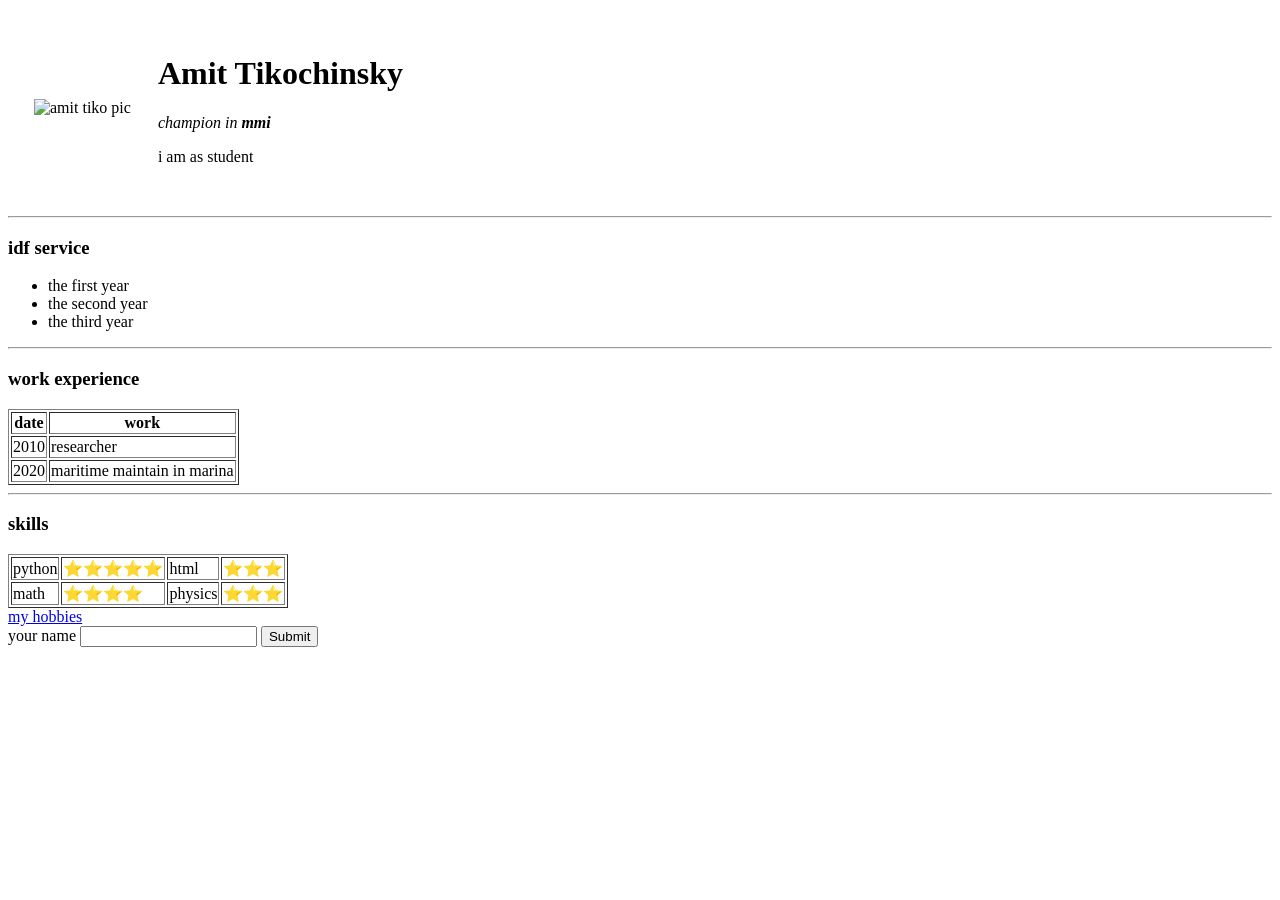
==== index.html @ 6fde9712 "Add files via upload" ====
<!DOCTYPE html>
<html lang="en" dir="ltr">
  <head>
    <meta charset="utf-8">
    <title> Amit's Personal Site</title>
  </head>
  <body>
    <table cellspacing='25'>
      <tr>
        <td><img width="300" height="300" src="https://scontent.fhfa1-1.fna.fbcdn.net/v/t1.6435-9/127068194_3579064948781538_2612032084387059262_n.jpg?_nc_cat=105&ccb=1-7&_nc_sid=09cbfe&_nc_ohc=TN3NdZavwaQAX_vQsJt&_nc_ht=scontent.fhfa1-1.fna&oh=00_AT-d2LLMNqDR2AdPEJl3NvaaXIAv_qACw9C3x6YNr2Flqg&oe=631DB27B" alt="amit tiko pic "></td>
        <td><h1>Amit Tikochinsky</h1>
        <p><em>champion in <strong>mmi</strong></em></p>
        <p>i am as student</p></td>

      </tr>
    </table>


    <hr>
    <h3>idf service</h3>
    <ul>
      <li>the first year</li>
      <li>the second year</li>
      <li>the third year</li>
    </ul>
    <hr>
    <h3>work experience</h3>
    <table border="1">
      <thead>
        <tr>
          <th>date</th>
          <th>work</th>
        </tr>
      </thead>
      <tbody>
      <tr>
        <td>2010</td>
        <td>researcher</td>
      </tr>
      <tr>
        <td>2020</td>
        <td>maritime maintain in marina</td>
      </tr>
      </tbody>
      <tfoot>

      </tfoot>
    </table>
    <hr>
    <h3>skills</h3>
    <table border="1">
      <tbody>
      <tr>
        <td>python</td>
        <td>⭐⭐⭐⭐⭐</td>
        <td>html</td>
        <td>⭐⭐⭐</td>
      </tr>
      <tr>
        <td>math</td>
        <td>⭐⭐⭐⭐</td>
        <td>physics</td>
        <td>⭐⭐⭐</td>
      </tr>
      </tbody>
    </table>
    <a href="hobbies.html">my hobbies</a>
    <form class="" action="index.html" method="post">
      <label>your name</label>
      <input type="text" name="" value="">
      <input type='submit' name="" >

    </form>



  </body>
</html>
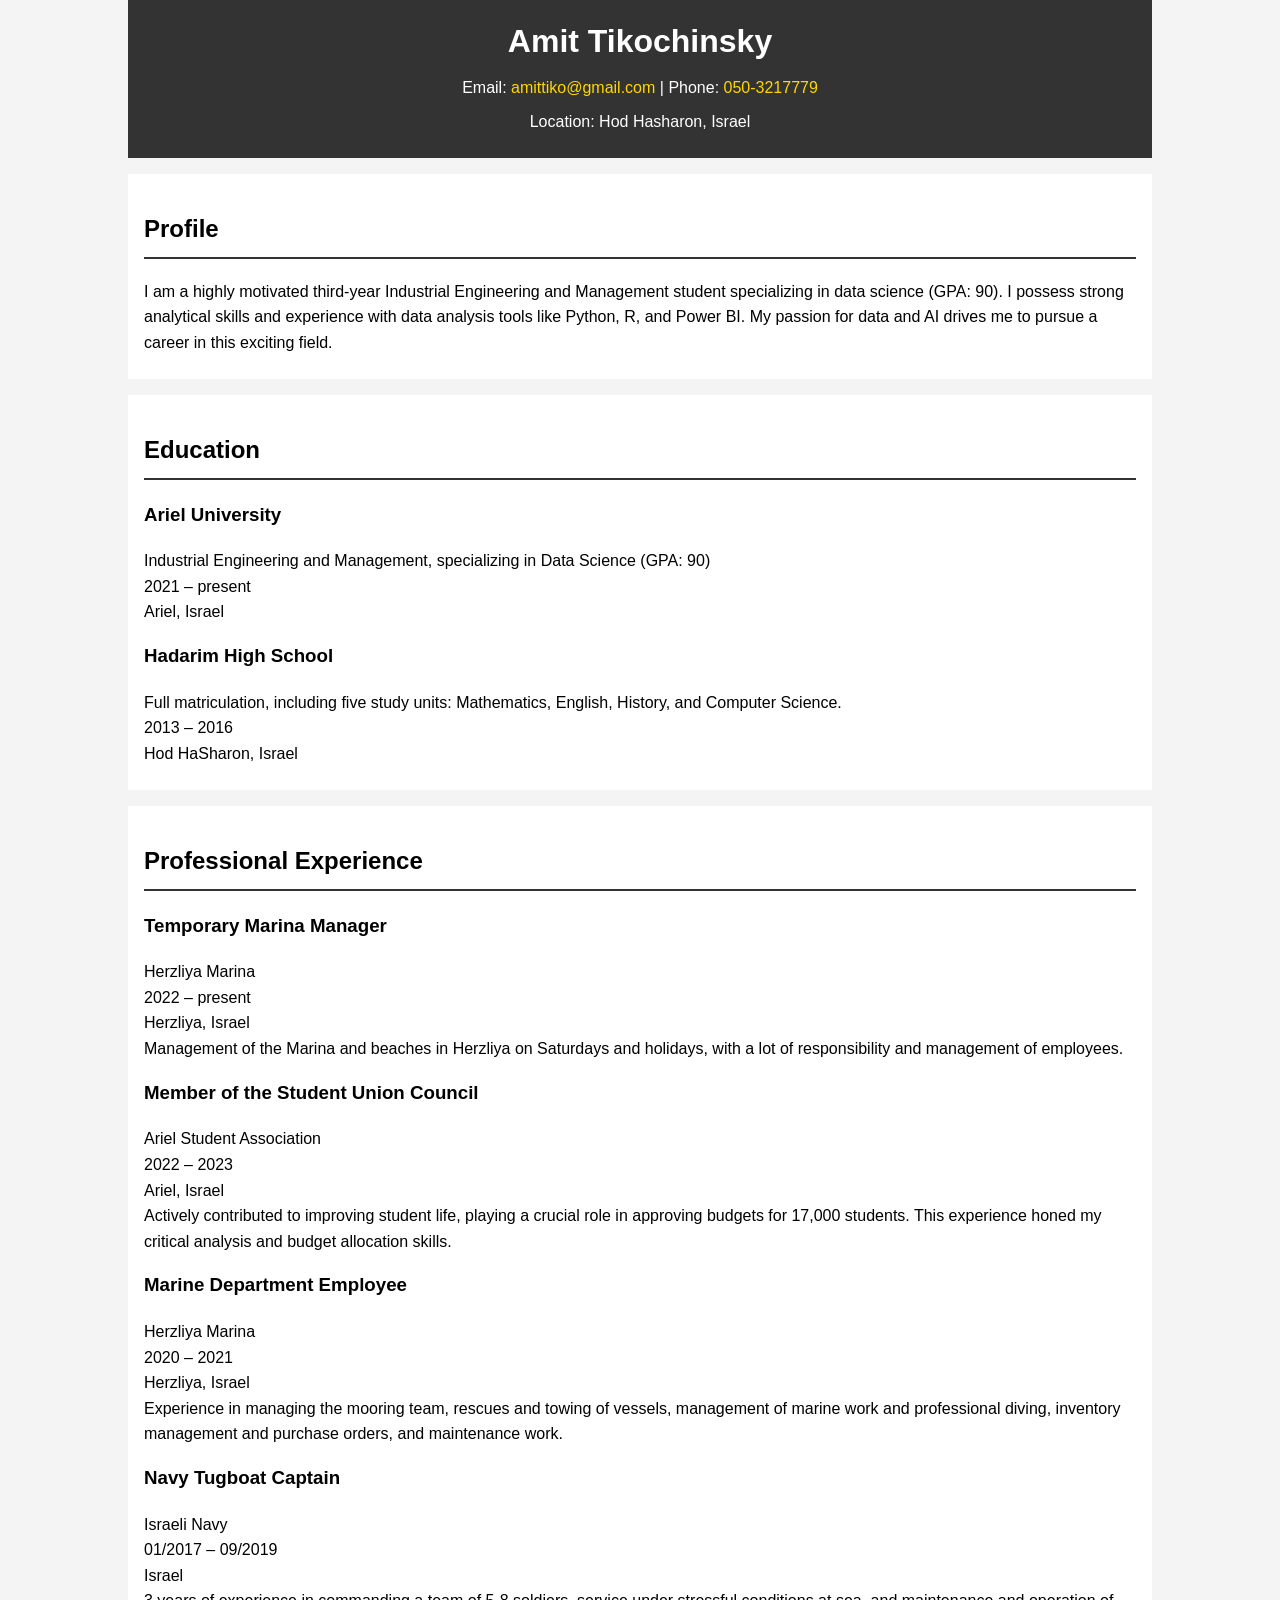
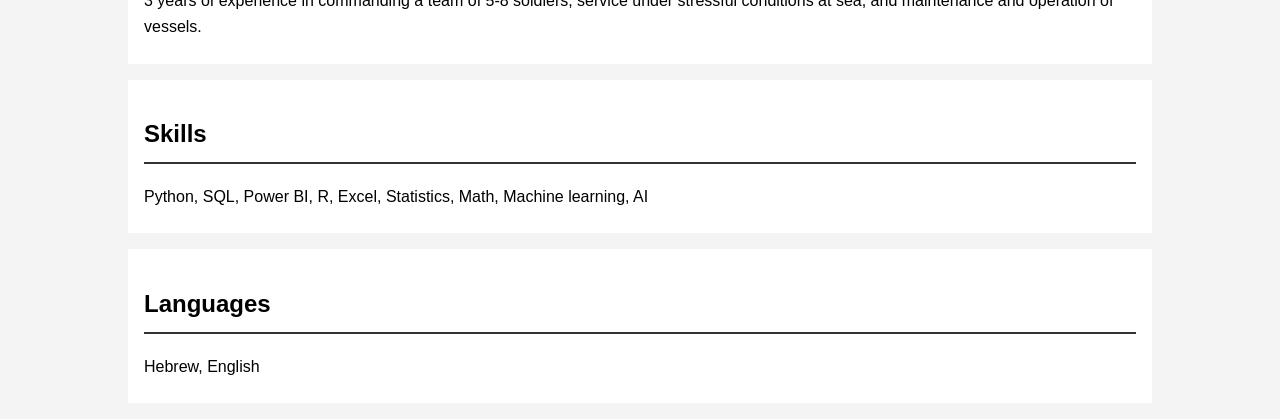
==== commit 84216933: "Add files via upload" ====
--- a/index.html
+++ b/index.html
@@ -1,78 +1,49 @@
 <!DOCTYPE html>
-<html lang="en" dir="ltr">
-  <head>
-    <meta charset="utf-8">
-    <title> Amit's Personal Site</title>
-  </head>
-  <body>
-    <table cellspacing='25'>
-      <tr>
-        <td><img width="300" height="300" src="https://scontent.fhfa1-1.fna.fbcdn.net/v/t1.6435-9/127068194_3579064948781538_2612032084387059262_n.jpg?_nc_cat=105&ccb=1-7&_nc_sid=09cbfe&_nc_ohc=TN3NdZavwaQAX_vQsJt&_nc_ht=scontent.fhfa1-1.fna&oh=00_AT-d2LLMNqDR2AdPEJl3NvaaXIAv_qACw9C3x6YNr2Flqg&oe=631DB27B" alt="amit tiko pic "></td>
-        <td><h1>Amit Tikochinsky</h1>
-        <p><em>champion in <strong>mmi</strong></em></p>
-        <p>i am as student</p></td>
-
-      </tr>
-    </table>
-
-
-    <hr>
-    <h3>idf service</h3>
-    <ul>
-      <li>the first year</li>
-      <li>the second year</li>
-      <li>the third year</li>
-    </ul>
-    <hr>
-    <h3>work experience</h3>
-    <table border="1">
-      <thead>
-        <tr>
-          <th>date</th>
-          <th>work</th>
-        </tr>
-      </thead>
-      <tbody>
-      <tr>
-        <td>2010</td>
-        <td>researcher</td>
-      </tr>
-      <tr>
-        <td>2020</td>
-        <td>maritime maintain in marina</td>
-      </tr>
-      </tbody>
-      <tfoot>
-
-      </tfoot>
-    </table>
-    <hr>
-    <h3>skills</h3>
-    <table border="1">
-      <tbody>
-      <tr>
-        <td>python</td>
-        <td>⭐⭐⭐⭐⭐</td>
-        <td>html</td>
-        <td>⭐⭐⭐</td>
-      </tr>
-      <tr>
-        <td>math</td>
-        <td>⭐⭐⭐⭐</td>
-        <td>physics</td>
-        <td>⭐⭐⭐</td>
-      </tr>
-      </tbody>
-    </table>
-    <a href="hobbies.html">my hobbies</a>
-    <form class="" action="index.html" method="post">
-      <label>your name</label>
-      <input type="text" name="" value="">
-      <input type='submit' name="" >
-
-    </form>
-
-
-
-  </body>
+<html lang="en">
+<head>
+    <meta charset="UTF-8">
+    <meta name="viewport" content="width=device-width, initial-scale=1.0">
+    <title>Amit Tikochinsky's CV</title>
+    <link rel="stylesheet" href="styles.css">
+</head>
+<body>
+    <div class="container">
+        <header>
+            <h1>Amit Tikochinsky</h1>
+            <p>Email: <a href="mailto:amittiko@gmail.com" class="contact">amittiko@gmail.com</a> | Phone: <a href="tel:050-3217779" class="contact">050-3217779</a></p>
+            <p>Location: Hod Hasharon, Israel</p>
+        </header>
+        <section>
+            <h2>Profile</h2>
+            <p>I am a highly motivated third-year Industrial Engineering and Management student specializing in data science (GPA: 90). I possess strong analytical skills and experience with data analysis tools like Python, R, and Power BI. My passion for data and AI drives me to pursue a career in this exciting field.</p>
+        </section>
+        <section>
+            <h2>Education</h2>
+            <h3>Ariel University</h3>
+            <p>Industrial Engineering and Management, specializing in Data Science (GPA: 90)<br>2021 – present<br>Ariel, Israel</p>
+            <h3>Hadarim High School</h3>
+            <p>Full matriculation, including five study units: Mathematics, English, History, and Computer Science.<br>2013 – 2016<br>Hod HaSharon, Israel</p>
+        </section>
+        <section>
+            <h2>Professional Experience</h2>
+            <h3>Temporary Marina Manager</h3>
+            <p>Herzliya Marina<br>2022 – present<br>Herzliya, Israel<br>Management of the Marina and beaches in Herzliya on Saturdays and holidays, with a lot of responsibility and management of employees.</p>
+            <h3>Member of the Student Union Council</h3>
+            <p>Ariel Student Association<br>2022 – 2023<br>Ariel, Israel<br>Actively contributed to improving student life, playing a crucial role in approving budgets for 17,000 students. This experience honed my critical analysis and budget allocation skills.</p>
+            <h3>Marine Department Employee</h3>
+            <p>Herzliya Marina<br>2020 – 2021<br>Herzliya, Israel<br>Experience in managing the mooring team, rescues and towing of vessels, management of marine work and professional diving, inventory management and purchase orders, and maintenance work.</p>
+            <h3>Navy Tugboat Captain</h3>
+            <p>Israeli Navy<br>01/2017 – 09/2019<br>Israel<br>3 years of experience in commanding a team of 5-8 soldiers, service under stressful conditions at sea, and maintenance and operation of vessels.</p>
+        </section>
+        <section>
+            <h2>Skills</h2>
+            <p>Python, SQL, Power BI, R, Excel, Statistics, Math, Machine learning, AI</p>
+        </section>
+        <section>
+            <h2>Languages</h2>
+            <p>Hebrew, English</p>
+        </section>
+    </div>
+    <script src="script.js"></script>
+</body>
 </html>
--- a/styles.css
+++ b/styles.css
@@ -0,0 +1,60 @@
+body {
+    font-family: Arial, sans-serif;
+    line-height: 1.6;
+    margin: 0;
+    padding: 0;
+    background-color: #f4f4f4;
+}
+
+.container {
+    width: 80%;
+    margin: auto;
+    overflow: hidden;
+}
+
+header {
+    background: #333;
+    color: #fff;
+    padding: 1rem 0;
+    text-align: center;
+}
+
+header h1 {
+    margin: 0;
+}
+
+header p {
+    margin: 0.5rem 0;
+}
+
+.contact {
+    color: #FFD700; /* צבע זהב */
+}
+
+section {
+    background: #fff;
+    padding: 1rem;
+    margin: 1rem 0;
+}
+
+section h2 {
+    border-bottom: 2px solid #333;
+    padding-bottom: 0.5rem;
+}
+
+section h3 {
+    margin-top: 1rem;
+}
+
+section p {
+    margin: 0.5rem 0;
+}
+
+a {
+    color: #333;
+    text-decoration: none;
+}
+
+a:hover {
+    text-decoration: underline;
+}
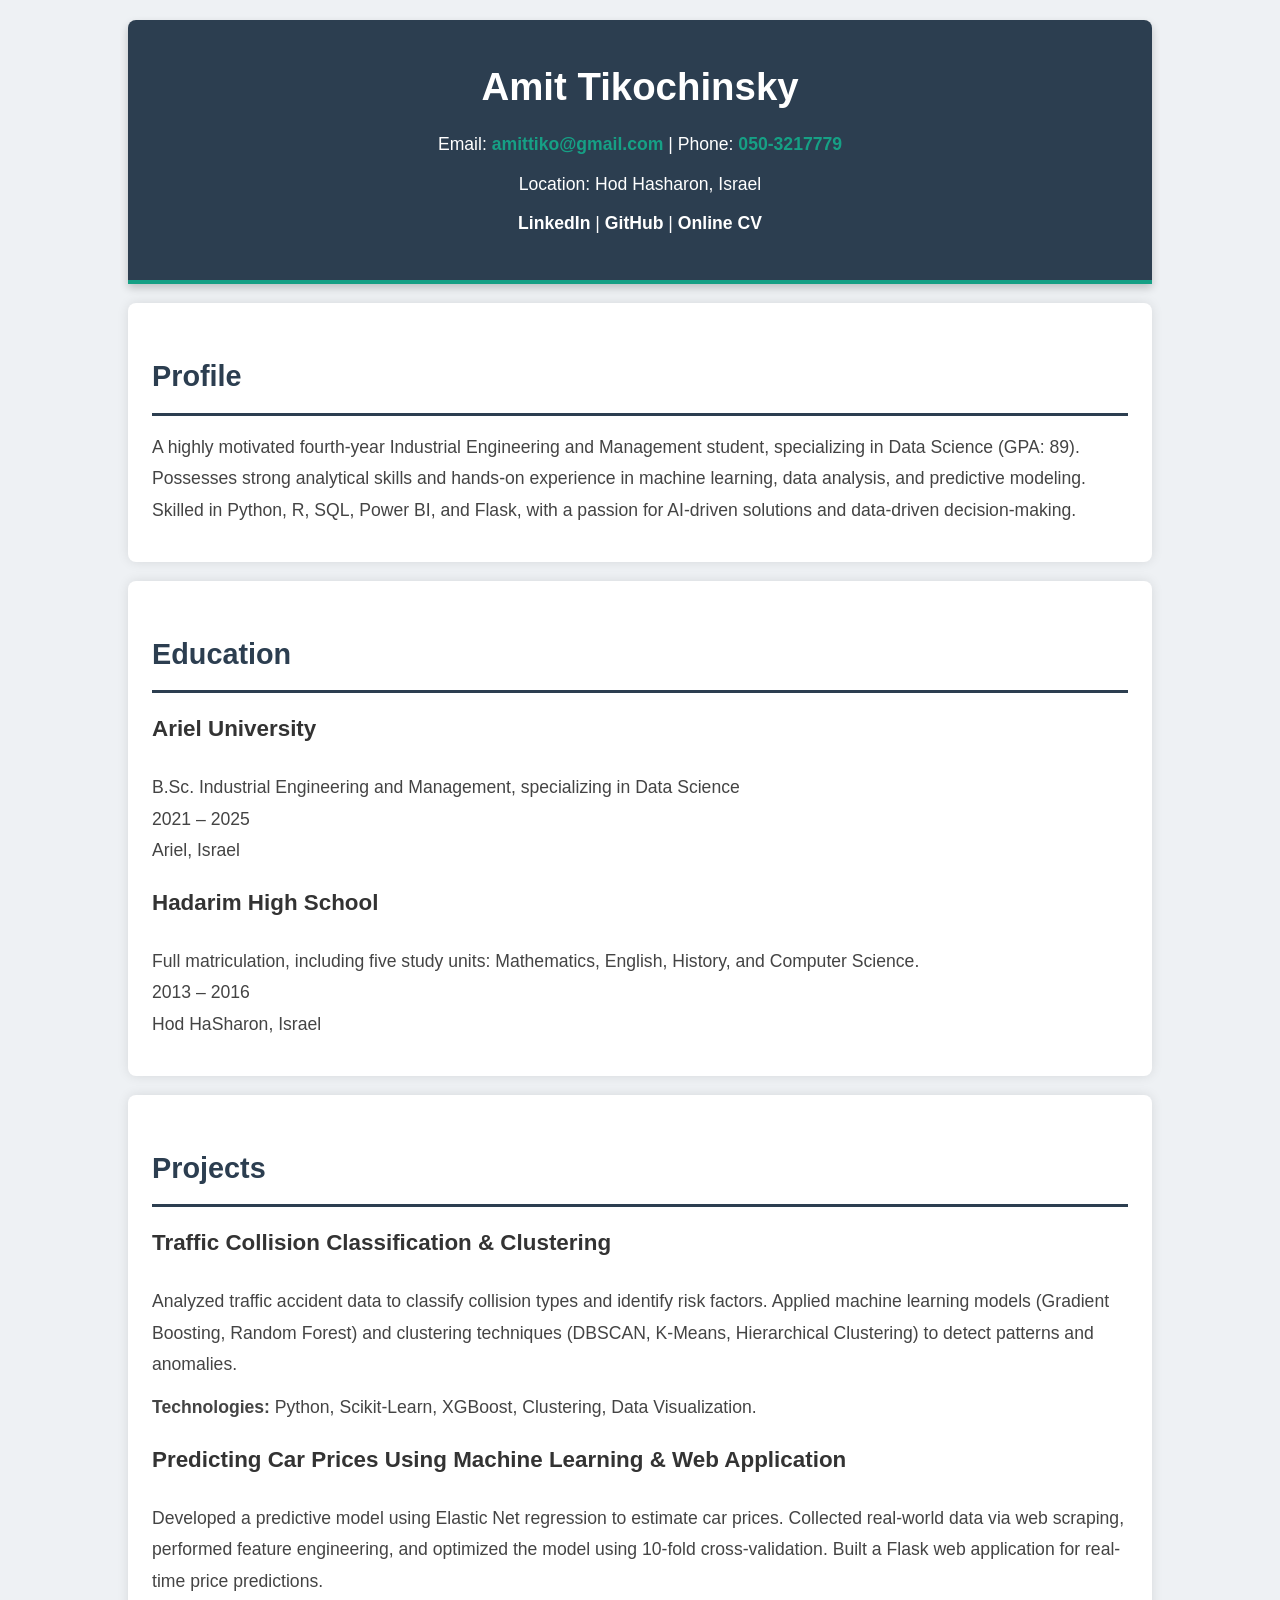
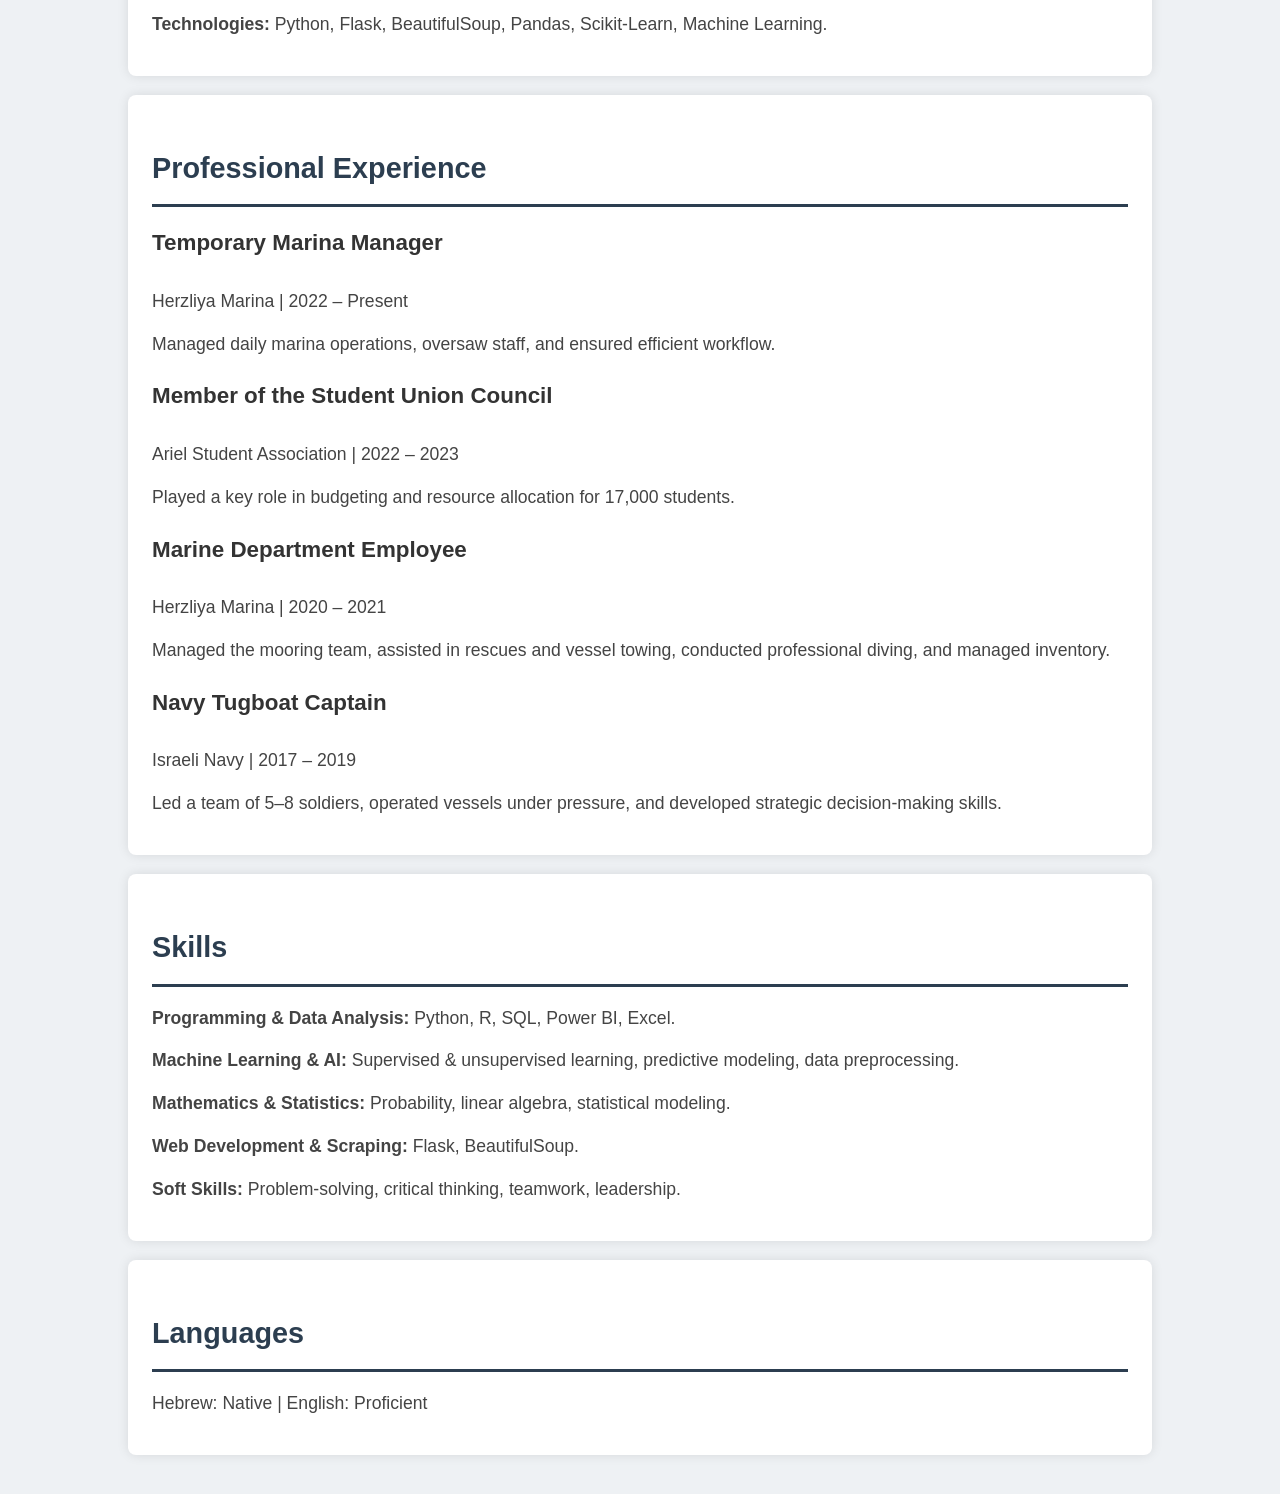
==== commit 24a2db88: "Add files via upload" ====
--- a/index.html
+++ b/index.html
@@ -12,36 +12,54 @@
             <h1>Amit Tikochinsky</h1>
             <p>Email: <a href="mailto:amittiko@gmail.com" class="contact">amittiko@gmail.com</a> | Phone: <a href="tel:050-3217779" class="contact">050-3217779</a></p>
             <p>Location: Hod Hasharon, Israel</p>
+            <p><a href="https://linkedin.com/in/amit-tikochinsky-388a5a224">LinkedIn</a> | <a href="https://github.com/amittiko">GitHub</a> | <a href="https://amittiko.github.io/cv/">Online CV</a></p>
         </header>
         <section>
             <h2>Profile</h2>
-            <p>I am a highly motivated third-year Industrial Engineering and Management student specializing in data science (GPA: 90). I possess strong analytical skills and experience with data analysis tools like Python, R, and Power BI. My passion for data and AI drives me to pursue a career in this exciting field.</p>
+            <p>A highly motivated fourth-year Industrial Engineering and Management student, specializing in Data Science (GPA: 89). Possesses strong analytical skills and hands-on experience in machine learning, data analysis, and predictive modeling. Skilled in Python, R, SQL, Power BI, and Flask, with a passion for AI-driven solutions and data-driven decision-making.</p>
         </section>
         <section>
             <h2>Education</h2>
             <h3>Ariel University</h3>
-            <p>Industrial Engineering and Management, specializing in Data Science (GPA: 90)<br>2021 – present<br>Ariel, Israel</p>
+            <p>B.Sc. Industrial Engineering and Management, specializing in Data Science<br>2021 – 2025<br>Ariel, Israel</p>
             <h3>Hadarim High School</h3>
             <p>Full matriculation, including five study units: Mathematics, English, History, and Computer Science.<br>2013 – 2016<br>Hod HaSharon, Israel</p>
         </section>
         <section>
+            <h2>Projects</h2>
+            <h3>Traffic Collision Classification & Clustering</h3>
+            <p>Analyzed traffic accident data to classify collision types and identify risk factors. Applied machine learning models (Gradient Boosting, Random Forest) and clustering techniques (DBSCAN, K-Means, Hierarchical Clustering) to detect patterns and anomalies.</p>
+            <p><strong>Technologies:</strong> Python, Scikit-Learn, XGBoost, Clustering, Data Visualization.</p>
+            <h3>Predicting Car Prices Using Machine Learning & Web Application</h3>
+            <p>Developed a predictive model using Elastic Net regression to estimate car prices. Collected real-world data via web scraping, performed feature engineering, and optimized the model using 10-fold cross-validation. Built a Flask web application for real-time price predictions.</p>
+            <p><strong>Technologies:</strong> Python, Flask, BeautifulSoup, Pandas, Scikit-Learn, Machine Learning.</p>
+        </section>
+        <section>
             <h2>Professional Experience</h2>
             <h3>Temporary Marina Manager</h3>
-            <p>Herzliya Marina<br>2022 – present<br>Herzliya, Israel<br>Management of the Marina and beaches in Herzliya on Saturdays and holidays, with a lot of responsibility and management of employees.</p>
+            <p>Herzliya Marina | 2022 – Present</p>
+            <p>Managed daily marina operations, oversaw staff, and ensured efficient workflow.</p>
             <h3>Member of the Student Union Council</h3>
-            <p>Ariel Student Association<br>2022 – 2023<br>Ariel, Israel<br>Actively contributed to improving student life, playing a crucial role in approving budgets for 17,000 students. This experience honed my critical analysis and budget allocation skills.</p>
+            <p>Ariel Student Association | 2022 – 2023</p>
+            <p>Played a key role in budgeting and resource allocation for 17,000 students.</p>
             <h3>Marine Department Employee</h3>
-            <p>Herzliya Marina<br>2020 – 2021<br>Herzliya, Israel<br>Experience in managing the mooring team, rescues and towing of vessels, management of marine work and professional diving, inventory management and purchase orders, and maintenance work.</p>
+            <p>Herzliya Marina | 2020 – 2021</p>
+            <p>Managed the mooring team, assisted in rescues and vessel towing, conducted professional diving, and managed inventory.</p>
             <h3>Navy Tugboat Captain</h3>
-            <p>Israeli Navy<br>01/2017 – 09/2019<br>Israel<br>3 years of experience in commanding a team of 5-8 soldiers, service under stressful conditions at sea, and maintenance and operation of vessels.</p>
+            <p>Israeli Navy | 2017 – 2019</p>
+            <p>Led a team of 5–8 soldiers, operated vessels under pressure, and developed strategic decision-making skills.</p>
         </section>
         <section>
             <h2>Skills</h2>
-            <p>Python, SQL, Power BI, R, Excel, Statistics, Math, Machine learning, AI</p>
+            <p><strong>Programming & Data Analysis:</strong> Python, R, SQL, Power BI, Excel.</p>
+            <p><strong>Machine Learning & AI:</strong> Supervised & unsupervised learning, predictive modeling, data preprocessing.</p>
+            <p><strong>Mathematics & Statistics:</strong> Probability, linear algebra, statistical modeling.</p>
+            <p><strong>Web Development & Scraping:</strong> Flask, BeautifulSoup.</p>
+            <p><strong>Soft Skills:</strong> Problem-solving, critical thinking, teamwork, leadership.</p>
         </section>
         <section>
             <h2>Languages</h2>
-            <p>Hebrew, English</p>
+            <p>Hebrew: Native | English: Proficient</p>
         </section>
     </div>
     <script src="script.js"></script>
--- a/styles.css
+++ b/styles.css
@@ -1,60 +1,99 @@
 body {
-    font-family: Arial, sans-serif;
-    line-height: 1.6;
+    font-family: 'Poppins', sans-serif;
+    line-height: 1.8;
     margin: 0;
     padding: 0;
-    background-color: #f4f4f4;
+    background-color: #eef1f4;
+    color: #222;
 }
 
 .container {
     width: 80%;
+    max-width: 1100px;
     margin: auto;
     overflow: hidden;
+    padding: 20px;
 }
 
 header {
-    background: #333;
+    background: #2c3e50;
     color: #fff;
-    padding: 1rem 0;
+    padding: 2rem 0;
     text-align: center;
+    border-bottom: 4px solid #16a085;
+    border-radius: 8px 8px 0 0;
+    box-shadow: 0 4px 8px rgba(0, 0, 0, 0.2);
 }
 
 header h1 {
     margin: 0;
+    font-size: 2.4rem;
+    font-weight: bold;
 }
 
 header p {
     margin: 0.5rem 0;
+    font-size: 1.1rem;
 }
 
 .contact {
-    color: #FFD700; /* צבע זהב */
+    color: #16a085;
+    font-weight: bold;
+    font-size: 1.1rem;
 }
 
 section {
     background: #fff;
-    padding: 1rem;
-    margin: 1rem 0;
+    padding: 1.5rem;
+    margin: 1.2rem 0;
+    border-radius: 8px;
+    box-shadow: 0 0 12px rgba(0, 0, 0, 0.1);
 }
 
 section h2 {
-    border-bottom: 2px solid #333;
-    padding-bottom: 0.5rem;
+    border-bottom: 3px solid #2c3e50;
+    padding-bottom: 0.6rem;
+    margin-bottom: 1rem;
+    font-size: 1.8rem;
+    color: #2c3e50;
+    font-weight: bold;
 }
 
 section h3 {
     margin-top: 1rem;
+    font-size: 1.4rem;
+    color: #333;
 }
 
 section p {
-    margin: 0.5rem 0;
+    margin: 0.7rem 0;
+    font-size: 1.1rem;
+    color: #444;
 }
 
 a {
-    color: #333;
+    color: #fff;
     text-decoration: none;
+    font-weight: bold;
+    transition: color 0.3s ease-in-out;
 }
 
 a:hover {
     text-decoration: underline;
+    color: #16a085;
 }
+
+@media (max-width: 768px) {
+    .container {
+        width: 95%;
+    }
+    header h1 {
+        font-size: 2rem;
+    }
+    header p {
+        font-size: 1rem;
+    }
+    section {
+        padding: 1.2rem;
+    }
+}
